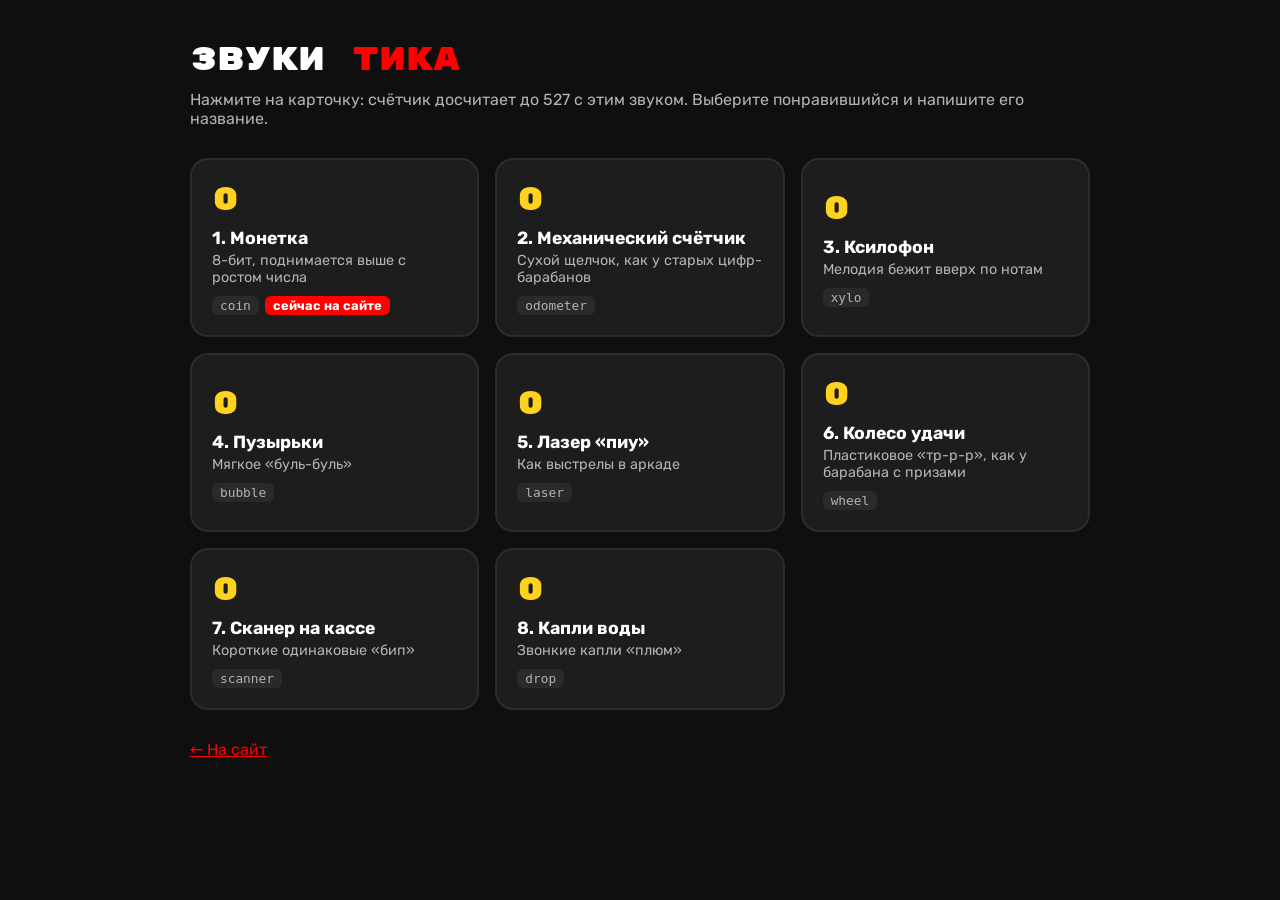
==== ticks.html @ 6fbfff8f "PRESS PLAY на загрузке, 8 вариантов тика и страница для прослушивания Co-Authored-By: Claude Opus 5." ====
<!doctype html>
<html lang="ru">
<head>
  <meta charset="utf-8">
  <meta name="viewport" content="width=device-width, initial-scale=1">
  <title>Звуки тика · YoutuberBoyzClub</title>
  <meta name="robots" content="noindex">
  <link rel="preconnect" href="https://fonts.googleapis.com">
  <link rel="preconnect" href="https://fonts.gstatic.com" crossorigin>
  <link href="https://fonts.googleapis.com/css2?family=Rubik+Mono+One&family=Rubik:wght@400;500;700&display=swap" rel="stylesheet">
  <style>
    :root { --bg: #0f0f0f; --card: #1d1d1d; --line: #2c2c2c; --text: #fff; --muted: #b3b3b3; --red: #ff0000; --yellow: #ffd21f; }
    * { box-sizing: border-box; margin: 0; padding: 0; }
    body { background: var(--bg); color: var(--text); font-family: "Rubik", system-ui, sans-serif; padding: 40px 16px 60px; }
    .wrap { max-width: 900px; margin: 0 auto; }
    h1 { font-family: "Rubik Mono One", sans-serif; font-weight: 400; font-size: clamp(1.3rem, 4vw, 2rem); }
    h1 b { color: var(--red); font-weight: 400; }
    .sub { color: var(--muted); margin: 10px 0 30px; }
    .grid { display: grid; grid-template-columns: repeat(auto-fill, minmax(250px, 1fr)); gap: 16px; }
    .card {
      background: var(--card); border: 2px solid var(--line); border-radius: 18px; padding: 20px; cursor: pointer;
      text-align: left; color: inherit; font: inherit; transition: border-color .2s, transform .2s;
    }
    .card:hover { border-color: var(--red); transform: translateY(-3px); }
    .card.playing { border-color: var(--yellow); }
    .num { font-family: "Rubik Mono One", sans-serif; font-size: 2rem; color: var(--yellow); }
    .card h2 { font-size: 1.1rem; margin: 8px 0 4px; }
    .card p { color: var(--muted); font-size: .9rem; }
    .key { display: inline-block; margin-top: 10px; padding: 2px 8px; border-radius: 6px; background: #2a2a2a; color: var(--muted); font-size: .8rem; font-family: monospace; }
    .now { margin-top: 10px; display: inline-block; margin-left: 6px; padding: 2px 8px; border-radius: 6px; background: var(--red); font-size: .8rem; font-weight: 700; }
    a { color: var(--red); }
  </style>
</head>
<body>
  <div class="wrap">
    <h1>Звуки <b>тика</b></h1>
    <p class="sub">Нажмите на карточку: счётчик досчитает до 527 с этим звуком. Выберите понравившийся и напишите его название.</p>
    <div class="grid" id="grid"></div>
    <p class="sub" style="margin-top:30px"><a href="./">← На сайт</a></p>
  </div>

  <script src="data.js"></script>
  <script src="ticks.js"></script>
  <script>
    let ctx;
    const ac = () => (ctx = ctx || new (window.AudioContext || window.webkitAudioContext)());
    function tone(freq, dur, type = "square", vol = .08, slideTo = null, delay = 0) {
      const a = ac(), t = a.currentTime + delay, o = a.createOscillator(), g = a.createGain();
      o.type = type; o.frequency.setValueAtTime(freq, t);
      if (slideTo) o.frequency.exponentialRampToValueAtTime(slideTo, t + dur);
      g.gain.setValueAtTime(vol, t); g.gain.exponentialRampToValueAtTime(.0001, t + dur);
      o.connect(g).connect(a.destination); o.start(t); o.stop(t + dur + .02);
    }
    function noise(dur, vol = .2, from = 4000, to = 200, delay = 0) {
      const a = ac(), t = a.currentTime + delay, buf = a.createBuffer(1, Math.ceil(a.sampleRate * dur), a.sampleRate);
      const d = buf.getChannelData(0); for (let i = 0; i < d.length; i++) d[i] = Math.random() * 2 - 1;
      const s = a.createBufferSource(), f = a.createBiquadFilter(), g = a.createGain();
      s.buffer = buf; f.type = "lowpass"; f.frequency.setValueAtTime(from, t); f.frequency.exponentialRampToValueAtTime(to, t + dur);
      g.gain.setValueAtTime(vol, t); g.gain.exponentialRampToValueAtTime(.0001, t + dur);
      s.connect(f).connect(g).connect(a.destination); s.start(t);
    }
    const done = () => { [1319, 1568, 2093].forEach((f, i) => tone(f, .3, "triangle", .14, null, i * .09)); tone(2637, .5, "sine", .08, null, .27); };

    const current = typeof TICK_SOUND !== "undefined" ? TICK_SOUND : "coin";
    const grid = document.getElementById("grid");
    Object.entries(TICKS).forEach(([key, t], i) => {
      const b = document.createElement("button");
      b.className = "card";
      b.innerHTML = `<div class="num">0</div><h2>${i + 1}. ${t.name}</h2><p>${t.desc}</p>` +
        `<span class="key">${key}</span>${key === current ? '<span class="now">сейчас на сайте</span>' : ""}`;
      b.addEventListener("click", () => run(b, t));
      grid.appendChild(b);
    });

    let timer = null;
    function run(card, t) {
      ac().resume();
      document.querySelectorAll(".card").forEach((c) => { c.classList.remove("playing"); c.querySelector(".num").textContent = "0"; });
      cancelAnimationFrame(timer);
      card.classList.add("playing");
      const num = card.querySelector(".num"), target = 527, dur = 3200, start = performance.now();
      let shown = -1, last = 0;
      const step = (now) => {
        const p = Math.min((now - start) / dur, 1), v = Math.round(target * (1 - Math.pow(1 - p, 2)));
        if (v !== shown) {
          shown = v; num.textContent = v;
          if (p < 1 && now - last >= 60) { last = now; t.play(tone, noise, v / target); }
        }
        if (p < 1) timer = requestAnimationFrame(step); else { done(); card.classList.remove("playing"); }
      };
      timer = requestAnimationFrame(step);
    }
  </script>
</body>
</html>
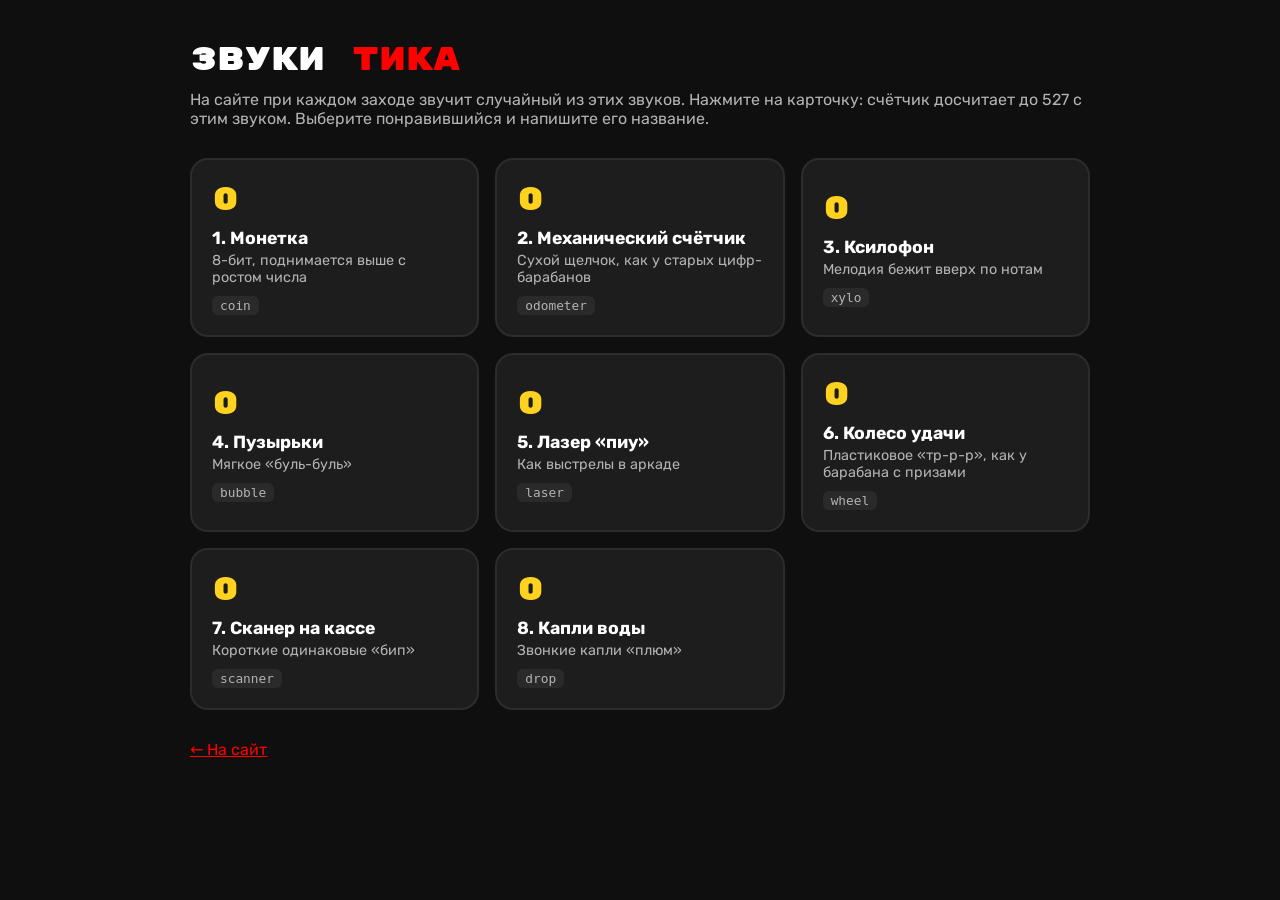
==== commit 9ff483d4: "Случайный звук тика при каждом заходе (без повтора подряд) Co-Authored-By: Claude Opus 5.5 <noreply@" ====
--- a/ticks.html
+++ b/ticks.html
@@ -34,7 +34,7 @@
 <body>
   <div class="wrap">
     <h1>Звуки <b>тика</b></h1>
-    <p class="sub">Нажмите на карточку: счётчик досчитает до 527 с этим звуком. Выберите понравившийся и напишите его название.</p>
+    <p class="sub">На сайте при каждом заходе звучит случайный из этих звуков. Нажмите на карточку: счётчик досчитает до 527 с этим звуком. Выберите понравившийся и напишите его название.</p>
     <div class="grid" id="grid"></div>
     <p class="sub" style="margin-top:30px"><a href="./">← На сайт</a></p>
   </div>
@@ -61,7 +61,7 @@
     }
     const done = () => { [1319, 1568, 2093].forEach((f, i) => tone(f, .3, "triangle", .14, null, i * .09)); tone(2637, .5, "sine", .08, null, .27); };
 
-    const current = typeof TICK_SOUND !== "undefined" ? TICK_SOUND : "coin";
+    const current = typeof TICK_SOUND !== "undefined" ? TICK_SOUND : "random";
     const grid = document.getElementById("grid");
     Object.entries(TICKS).forEach(([key, t], i) => {
       const b = document.createElement("button");
